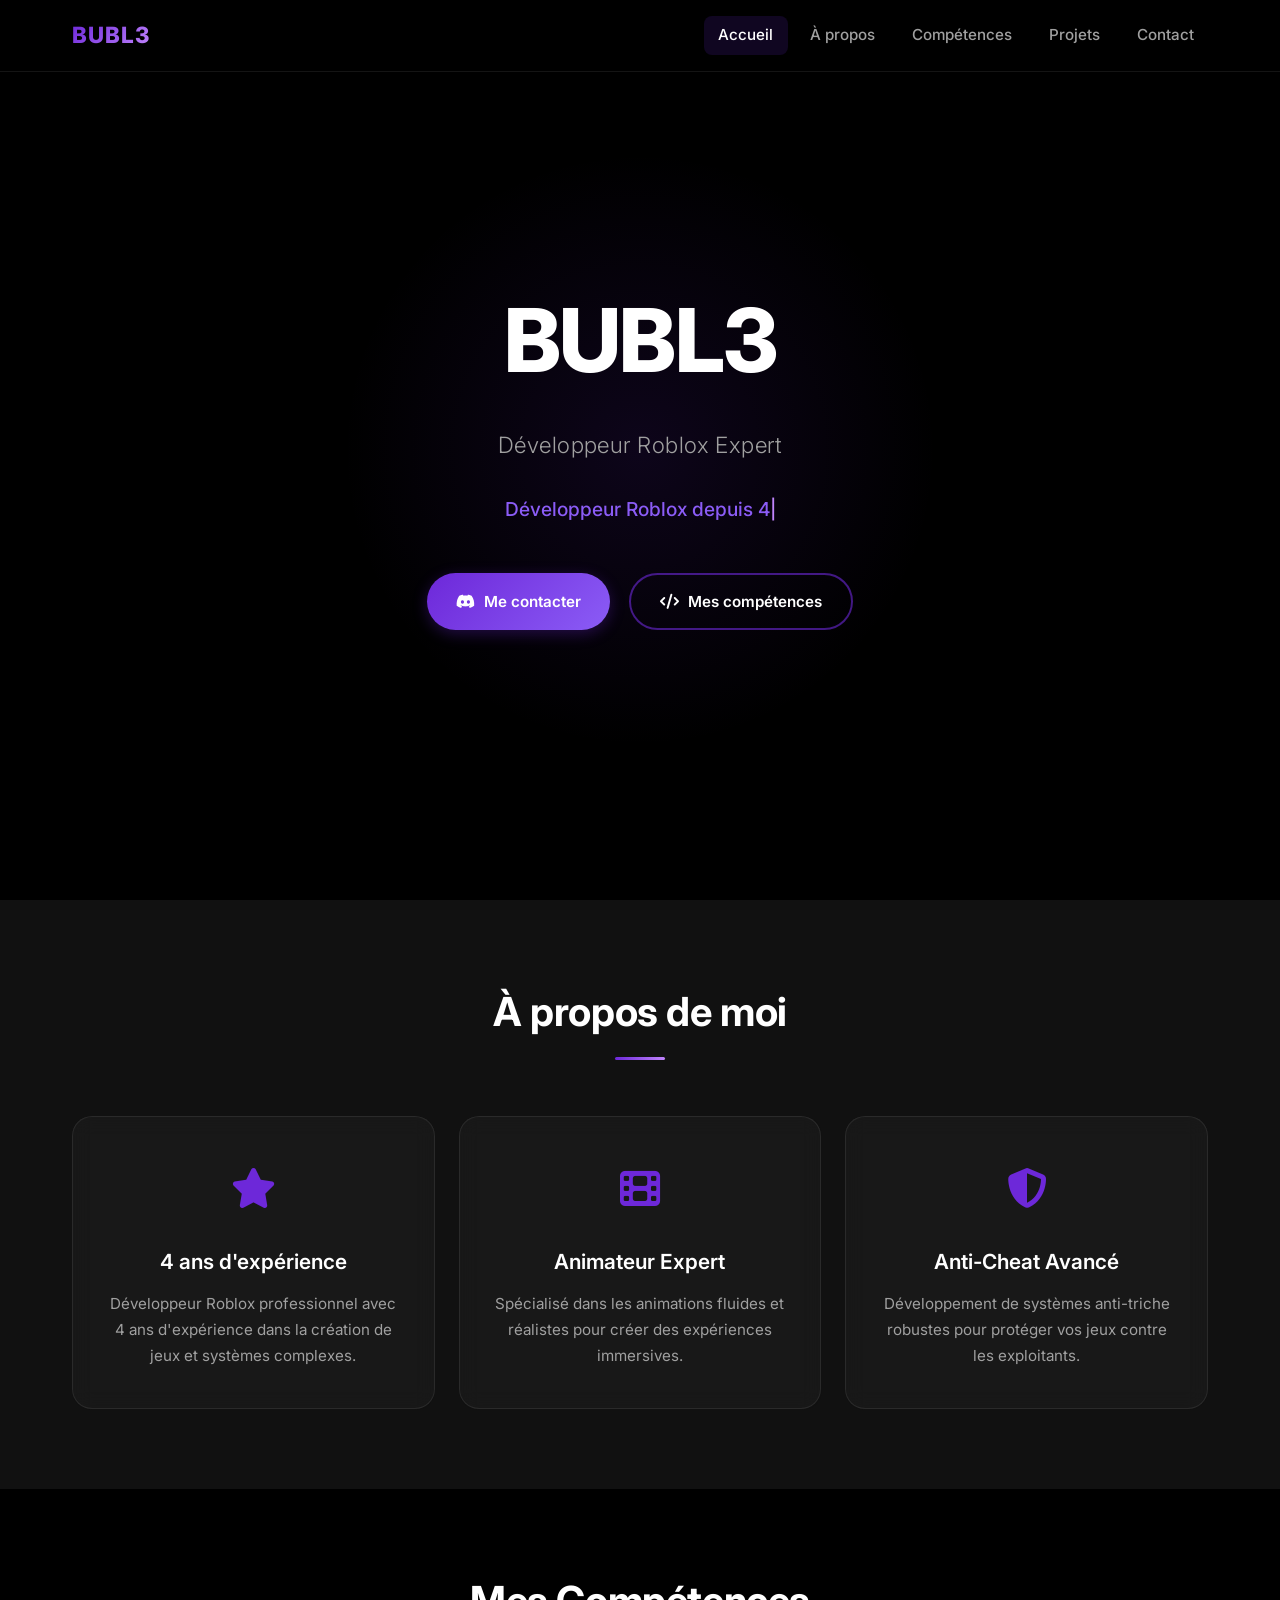
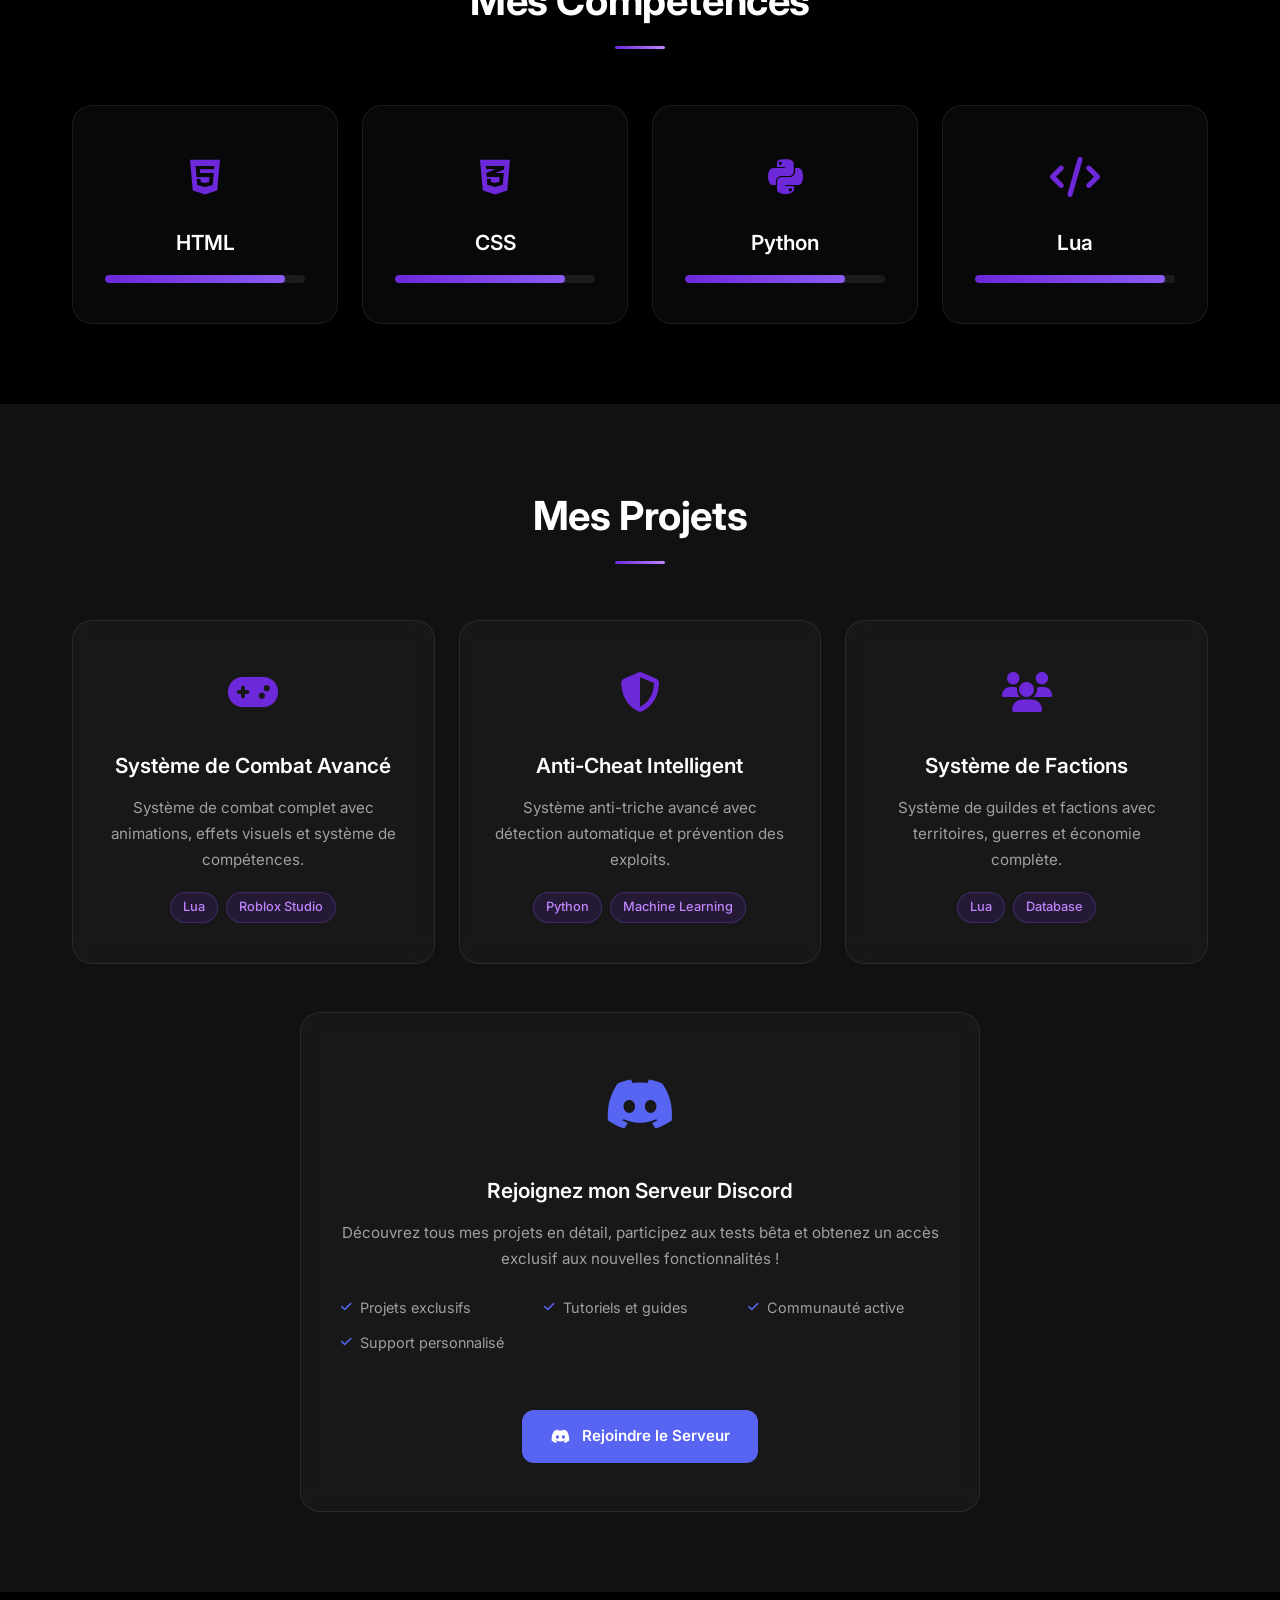
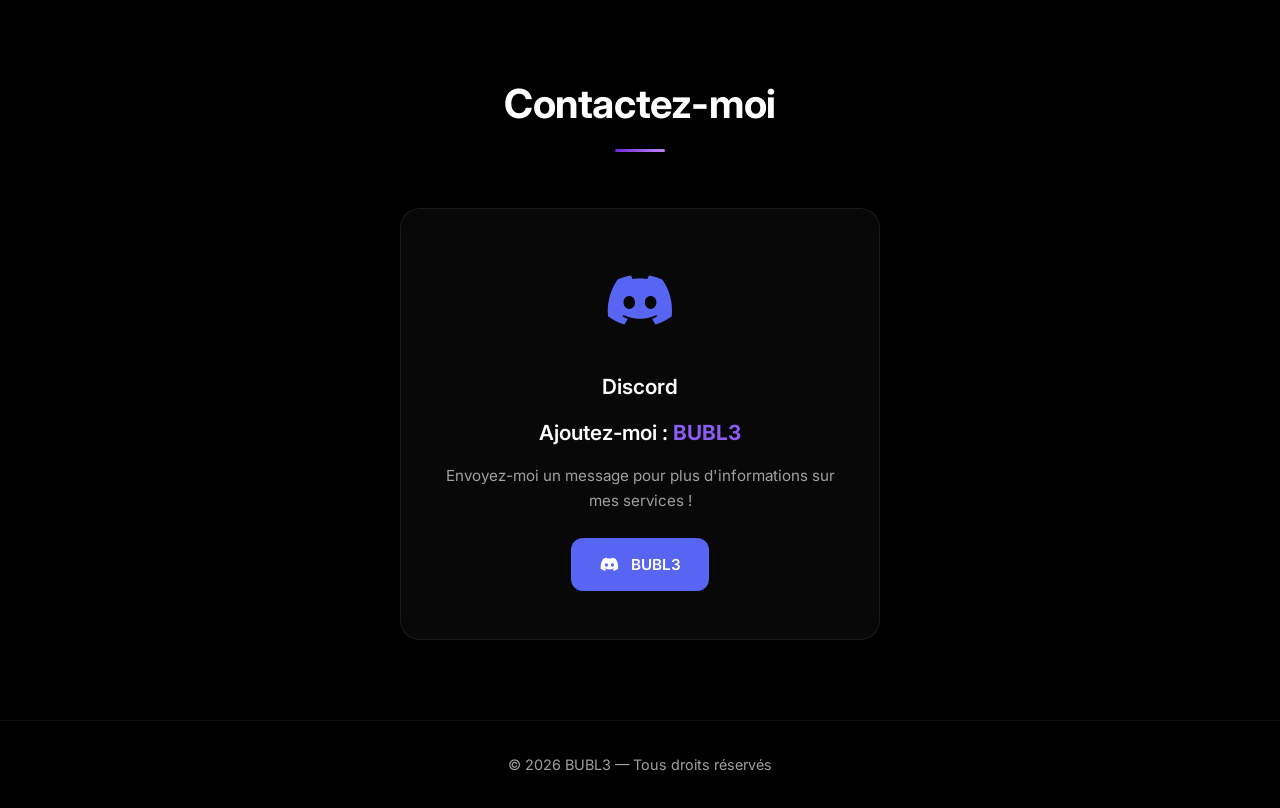
==== index.html @ c1b2329a "Add files via upload" ====
<!DOCTYPE html>
<html lang="fr">
<head>
    <meta charset="UTF-8">
    <meta name="viewport" content="width=device-width, initial-scale=1.0">
    <title>BUBL3 - Développeur Roblox Expert</title>
    <link href="https://cdnjs.cloudflare.com/ajax/libs/font-awesome/6.4.0/css/all.min.css" rel="stylesheet">
    <link href="https://fonts.googleapis.com/css2?family=Inter:wght@400;500;600;700;800&family=Poppins:wght@300;400;500;600&display=swap" rel="stylesheet">
    <style>
        * {
            margin: 0;
            padding: 0;
            box-sizing: border-box;
        }

        :root {
            --primary-color: #6d28d9;
            --secondary-color: #8b5cf6;
            --accent-color: #c084fc;
            --dark-bg: #000000;
            --card-bg: rgba(26, 26, 26, 0.9);
            --text-primary: #ffffff;
            --text-secondary: #a0a0a0;
            --light-bg: #111111;
            --border-color: #2a2a2a;
        }

        body {
            font-family: 'Inter', sans-serif;
            background: var(--dark-bg);
            color: var(--text-primary);
            overflow-x: hidden;
            line-height: 1.6;
            min-height: 100vh;
        }

        /* ── NAVBAR ── */
        .navbar {
            position: fixed;
            top: 0;
            width: 100%;
            background: rgba(0, 0, 0, 0.8);
            backdrop-filter: blur(20px);
            -webkit-backdrop-filter: blur(20px);
            z-index: 1000;
            border-bottom: 1px solid rgba(255, 255, 255, 0.08);
            transition: background 0.3s ease, box-shadow 0.3s ease;
        }

        .navbar.scrolled {
            background: rgba(0, 0, 0, 0.95);
            box-shadow: 0 4px 20px rgba(0, 0, 0, 0.5);
        }

        .nav-container {
            max-width: 1200px;
            margin: 0 auto;
            padding: 1rem 2rem;
            display: flex;
            justify-content: space-between;
            align-items: center;
        }

        .logo-text {
            font-size: 1.4rem;
            font-weight: 800;
            background: linear-gradient(135deg, var(--primary-color), var(--accent-color));
            -webkit-background-clip: text;
            -webkit-text-fill-color: transparent;
            background-clip: text;
            letter-spacing: 0.05em;
        }

        .nav-menu {
            display: flex;
            list-style: none;
            gap: 0.5rem;
            align-items: center;
        }

        /* FIX: nav-link propre sans effets parasites */
        .nav-link {
            color: var(--text-secondary);
            text-decoration: none;
            font-weight: 500;
            font-size: 0.95rem;
            padding: 0.45rem 0.9rem;
            border-radius: 8px;
            transition: color 0.2s ease, background 0.2s ease;
            display: block;
        }

        .nav-link:hover,
        .nav-link.active {
            color: var(--text-primary);
            background: rgba(109, 40, 217, 0.15);
        }

        .hamburger {
            display: none;
            flex-direction: column;
            cursor: pointer;
            gap: 5px;
        }

        .hamburger span {
            width: 24px;
            height: 2px;
            background: var(--text-primary);
            border-radius: 2px;
            transition: 0.3s;
            display: block;
        }

        .hamburger.active span:nth-child(1) { transform: rotate(45deg) translate(5px, 5px); }
        .hamburger.active span:nth-child(2) { opacity: 0; }
        .hamburger.active span:nth-child(3) { transform: rotate(-45deg) translate(5px, -5px); }

        /* ── HERO ── */
        .hero {
            min-height: 100vh;
            display: flex;
            align-items: center;
            justify-content: center;
            background: var(--dark-bg);
            position: relative;
            overflow: hidden;
        }

        /* Subtle background glow */
        .hero::before {
            content: '';
            position: absolute;
            width: 600px;
            height: 600px;
            background: radial-gradient(circle, rgba(109, 40, 217, 0.12) 0%, transparent 70%);
            top: 50%;
            left: 50%;
            transform: translate(-50%, -50%);
            pointer-events: none;
        }

        .hero-content {
            text-align: center;
            position: relative;
            z-index: 2;
            padding: 2rem;
        }

        .hero-title {
            font-size: clamp(3rem, 8vw, 5.5rem);
            font-weight: 800;
            color: var(--text-primary);
            margin-bottom: 1rem;
            letter-spacing: -0.02em;
        }

        .hero-subtitle {
            font-size: clamp(1rem, 2.5vw, 1.4rem);
            font-weight: 300;
            color: var(--text-secondary);
            margin-bottom: 2rem;
            letter-spacing: 0.02em;
        }

        .typing-text {
            font-size: clamp(1rem, 2vw, 1.2rem);
            color: var(--secondary-color);
            margin-bottom: 3rem;
            font-weight: 500;
            min-height: 1.8rem;
        }

        .typed-text::after {
            content: '|';
            animation: blink 1s step-end infinite;
            color: var(--accent-color);
        }

        @keyframes blink {
            0%, 100% { opacity: 1; }
            50% { opacity: 0; }
        }

        .hero-buttons {
            display: flex;
            gap: 1.2rem;
            justify-content: center;
            flex-wrap: wrap;
        }

        .btn-primary, .btn-secondary {
            display: inline-flex;
            align-items: center;
            gap: 0.6rem;
            padding: 0.9rem 1.8rem;
            border-radius: 50px;
            font-weight: 600;
            font-size: 0.95rem;
            text-decoration: none;
            transition: transform 0.2s ease, box-shadow 0.2s ease, background 0.2s ease;
            position: relative;
            overflow: hidden;
        }

        .btn-primary {
            background: linear-gradient(135deg, var(--primary-color), var(--secondary-color));
            color: white;
            border: none;
            box-shadow: 0 4px 15px rgba(109, 40, 217, 0.3);
        }

        .btn-primary:hover {
            transform: translateY(-2px);
            box-shadow: 0 8px 25px rgba(109, 40, 217, 0.45);
        }

        .btn-secondary {
            background: transparent;
            color: var(--text-primary);
            border: 2px solid rgba(109, 40, 217, 0.6);
        }

        .btn-secondary:hover {
            transform: translateY(-2px);
            background: rgba(109, 40, 217, 0.1);
            border-color: var(--primary-color);
            box-shadow: 0 8px 25px rgba(109, 40, 217, 0.2);
        }

        /* ── SECTIONS COMMUNES ── */
        .container {
            max-width: 1200px;
            margin: 0 auto;
            padding: 5rem 2rem;
        }

        .section-title {
            text-align: center;
            margin-bottom: 3.5rem;
        }

        .title-text {
            font-size: clamp(1.8rem, 4vw, 2.5rem);
            font-weight: 700;
            color: var(--text-primary);
            display: block;
            margin-bottom: 0.8rem;
            letter-spacing: -0.01em;
        }

        .title-underline {
            width: 50px;
            height: 3px;
            background: linear-gradient(90deg, var(--primary-color), var(--accent-color));
            margin: 0 auto;
            border-radius: 2px;
        }

        /* ── ABOUT ── */
        .about {
            background: var(--light-bg);
        }

        .about-content {
            display: grid;
            grid-template-columns: repeat(auto-fit, minmax(280px, 1fr));
            gap: 1.5rem;
        }

        .about-card, .skill-card, .project-card, .contact-card, .server-card {
            background: rgba(255, 255, 255, 0.03);
            border: 1px solid rgba(255, 255, 255, 0.08);
            border-radius: 20px;
            padding: 2.5rem 2rem;
            text-align: center;
            transition: transform 0.3s ease, border-color 0.3s ease, box-shadow 0.3s ease, background 0.3s ease;
            backdrop-filter: blur(10px);
        }

        .about-card:hover, .skill-card:hover, .project-card:hover {
            transform: translateY(-5px);
            border-color: rgba(109, 40, 217, 0.4);
            background: rgba(255, 255, 255, 0.05);
            box-shadow: 0 12px 30px rgba(109, 40, 217, 0.12);
        }

        .card-icon {
            font-size: 2.5rem;
            color: var(--primary-color);
            margin-bottom: 1.5rem;
            transition: transform 0.3s ease, color 0.3s ease;
        }

        .about-card:hover .card-icon {
            transform: scale(1.1);
            color: var(--secondary-color);
        }

        .about-card h3, .skill-card h3, .project-card h3, .contact-card h3, .server-card h3 {
            font-size: 1.3rem;
            font-weight: 600;
            margin-bottom: 0.8rem;
            color: var(--text-primary);
        }

        .about-card p, .project-card p, .server-card p, .contact-card p {
            color: var(--text-secondary);
            font-size: 0.95rem;
            line-height: 1.7;
        }

        /* ── SKILLS ── */
        .skills {
            background: var(--dark-bg);
        }

        .skills-grid {
            display: grid;
            grid-template-columns: repeat(auto-fit, minmax(220px, 1fr));
            gap: 1.5rem;
        }

        .skill-icon {
            font-size: 2.5rem;
            color: var(--primary-color);
            margin-bottom: 1rem;
            transition: transform 0.3s ease, color 0.3s ease;
        }

        .skill-card:hover .skill-icon {
            transform: scale(1.1);
            color: var(--secondary-color);
        }

        .skill-level {
            width: 100%;
            height: 8px;
            background: rgba(255, 255, 255, 0.08);
            border-radius: 4px;
            overflow: hidden;
            margin-top: 1rem;
        }

        .skill-bar {
            height: 100%;
            background: linear-gradient(90deg, var(--primary-color), var(--secondary-color));
            border-radius: 4px;
            width: 0;
            transition: width 1.5s cubic-bezier(0.4, 0, 0.2, 1);
        }

        /* ── PROJECTS ── */
        .projects {
            background: var(--light-bg);
        }

        .projects-content {
            display: grid;
            grid-template-columns: repeat(auto-fit, minmax(280px, 1fr));
            gap: 1.5rem;
            margin-bottom: 3rem;
        }

        .project-icon {
            font-size: 2.5rem;
            color: var(--primary-color);
            margin-bottom: 1.5rem;
            transition: transform 0.3s ease, color 0.3s ease;
        }

        .project-card:hover .project-icon {
            transform: scale(1.1);
            color: var(--secondary-color);
        }

        .project-tech {
            display: flex;
            justify-content: center;
            gap: 0.5rem;
            flex-wrap: wrap;
            margin-top: 1.2rem;
        }

        .tech-tag {
            background: rgba(109, 40, 217, 0.15);
            color: var(--accent-color);
            padding: 0.25rem 0.75rem;
            border-radius: 20px;
            font-size: 0.8rem;
            font-weight: 500;
            border: 1px solid rgba(139, 92, 246, 0.25);
        }

        /* ── DISCORD SERVER ── */
        .discord-server-section {
            margin-top: 2rem;
        }

        .server-card {
            max-width: 680px;
            margin: 0 auto;
            padding: 3rem 2.5rem;
        }

        .server-card:hover {
            transform: translateY(-5px);
            border-color: rgba(88, 101, 242, 0.4);
            box-shadow: 0 12px 30px rgba(88, 101, 242, 0.15);
        }

        .server-icon {
            font-size: 3.5rem;
            color: #5865F2;
            margin-bottom: 1.5rem;
            transition: transform 0.3s ease;
        }

        .server-card:hover .server-icon {
            transform: scale(1.1);
        }

        .server-features {
            display: grid;
            grid-template-columns: repeat(auto-fit, minmax(180px, 1fr));
            gap: 0.75rem;
            margin: 1.5rem 0 2rem;
            text-align: left;
        }

        .feature-item {
            display: flex;
            align-items: center;
            gap: 0.5rem;
            color: var(--text-secondary);
            font-size: 0.9rem;
        }

        .feature-item i {
            color: #5865F2;
            font-size: 0.75rem;
            flex-shrink: 0;
        }

        /* ── DISCORD BUTTON ── */
        .discord-button {
            display: inline-flex;
            align-items: center;
            gap: 0.75rem;
            background: #5865F2;
            color: white;
            padding: 0.9rem 1.8rem;
            border-radius: 12px;
            font-weight: 600;
            font-size: 0.95rem;
            cursor: pointer;
            transition: transform 0.2s ease, background 0.2s ease, box-shadow 0.2s ease;
            border: none;
            margin-top: 1.5rem;
            user-select: none;
        }

        .discord-button:hover {
            background: #4752c4;
            transform: translateY(-2px);
            box-shadow: 0 6px 20px rgba(88, 101, 242, 0.35);
        }

        /* ── CONTACT ── */
        .contact {
            background: var(--dark-bg);
        }

        .contact-content {
            display: flex;
            justify-content: center;
        }

        .contact-card {
            max-width: 480px;
            width: 100%;
            padding: 3rem 2.5rem;
        }

        .contact-card:hover {
            transform: translateY(-5px);
            border-color: rgba(88, 101, 242, 0.4);
            box-shadow: 0 12px 30px rgba(88, 101, 242, 0.15);
        }

        .discord-icon {
            font-size: 3.5rem;
            color: #5865F2;
            margin-bottom: 1.5rem;
            transition: transform 0.3s ease;
        }

        .contact-card:hover .discord-icon {
            transform: scale(1.1);
        }

        .discord-tag {
            color: var(--secondary-color);
            font-weight: 700;
        }

        /* ── FOOTER ── */
        footer {
            background: var(--dark-bg);
            padding: 2rem;
            text-align: center;
            border-top: 1px solid rgba(255, 255, 255, 0.06);
            color: var(--text-secondary);
            font-size: 0.9rem;
        }

        /* ── SCROLL REVEAL ── */
        .reveal {
            opacity: 0;
            transform: translateY(30px);
            transition: opacity 0.6s ease, transform 0.6s ease;
        }

        .reveal.visible {
            opacity: 1;
            transform: translateY(0);
        }

        /* ── LOADING ── */
        .loading {
            position: fixed;
            inset: 0;
            background: var(--dark-bg);
            display: flex;
            justify-content: center;
            align-items: center;
            z-index: 10000;
            transition: opacity 0.6s ease;
        }

        .loading-spinner {
            width: 44px;
            height: 44px;
            border: 3px solid rgba(109, 40, 217, 0.2);
            border-top-color: var(--primary-color);
            border-radius: 50%;
            animation: spin 0.8s linear infinite;
        }

        @keyframes spin {
            to { transform: rotate(360deg); }
        }

        /* ── RESPONSIVE ── */
        @media (max-width: 768px) {
            .nav-menu {
                display: none;
                flex-direction: column;
                position: fixed;
                top: 60px;
                left: 0;
                width: 100%;
                background: rgba(0, 0, 0, 0.97);
                padding: 1.5rem;
                gap: 0.5rem;
                border-bottom: 1px solid rgba(255, 255, 255, 0.08);
            }

            .nav-menu.active {
                display: flex;
            }

            .hamburger {
                display: flex;
            }

            .hero-buttons {
                flex-direction: column;
                align-items: center;
            }

            .about-content,
            .skills-grid,
            .projects-content {
                grid-template-columns: 1fr;
            }

            .server-features {
                grid-template-columns: 1fr 1fr;
            }
        }
    </style>
</head>
<body>

    <div class="loading" id="loading">
        <div class="loading-spinner"></div>
    </div>

    <header>
        <nav class="navbar" id="navbar">
            <div class="nav-container">
                <div class="logo">
                    <span class="logo-text">BUBL3</span>
                </div>
                <ul class="nav-menu" id="navMenu">
                    <li><a href="#home" class="nav-link">Accueil</a></li>
                    <li><a href="#about" class="nav-link">À propos</a></li>
                    <li><a href="#skills" class="nav-link">Compétences</a></li>
                    <li><a href="#projects" class="nav-link">Projets</a></li>
                    <li><a href="#contact" class="nav-link">Contact</a></li>
                </ul>
                <div class="hamburger" id="hamburger">
                    <span></span>
                    <span></span>
                    <span></span>
                </div>
            </div>
        </nav>
    </header>

    <main>
        <!-- HERO -->
        <section id="home" class="hero">
            <div class="hero-content">
                <h1 class="hero-title">BUBL3</h1>
                <h2 class="hero-subtitle">Développeur Roblox Expert</h2>
                <div class="typing-text">
                    <span class="typed-text"></span>
                </div>
                <div class="hero-buttons">
                    <a href="#contact" class="btn-primary">
                        <i class="fab fa-discord"></i>
                        Me contacter
                    </a>
                    <a href="#skills" class="btn-secondary">
                        <i class="fas fa-code"></i>
                        Mes compétences
                    </a>
                </div>
            </div>
        </section>

        <!-- ABOUT -->
        <section id="about" class="about">
            <div class="container">
                <h2 class="section-title">
                    <span class="title-text">À propos de moi</span>
                    <div class="title-underline"></div>
                </h2>
                <div class="about-content">
                    <div class="about-card reveal">
                        <div class="card-icon"><i class="fas fa-star"></i></div>
                        <h3>4 ans d'expérience</h3>
                        <p>Développeur Roblox professionnel avec 4 ans d'expérience dans la création de jeux et systèmes complexes.</p>
                    </div>
                    <div class="about-card reveal">
                        <div class="card-icon"><i class="fas fa-film"></i></div>
                        <h3>Animateur Expert</h3>
                        <p>Spécialisé dans les animations fluides et réalistes pour créer des expériences immersives.</p>
                    </div>
                    <div class="about-card reveal">
                        <div class="card-icon"><i class="fas fa-shield-alt"></i></div>
                        <h3>Anti-Cheat Avancé</h3>
                        <p>Développement de systèmes anti-triche robustes pour protéger vos jeux contre les exploitants.</p>
                    </div>
                </div>
            </div>
        </section>

        <!-- SKILLS -->
        <section id="skills" class="skills">
            <div class="container">
                <h2 class="section-title">
                    <span class="title-text">Mes Compétences</span>
                    <div class="title-underline"></div>
                </h2>
                <div class="skills-grid">
                    <div class="skill-card reveal">
                        <div class="skill-icon"><i class="fab fa-html5"></i></div>
                        <h3>HTML</h3>
                        <div class="skill-level"><div class="skill-bar" data-level="90"></div></div>
                    </div>
                    <div class="skill-card reveal">
                        <div class="skill-icon"><i class="fab fa-css3-alt"></i></div>
                        <h3>CSS</h3>
                        <div class="skill-level"><div class="skill-bar" data-level="85"></div></div>
                    </div>
                    <div class="skill-card reveal">
                        <div class="skill-icon"><i class="fab fa-python"></i></div>
                        <h3>Python</h3>
                        <div class="skill-level"><div class="skill-bar" data-level="80"></div></div>
                    </div>
                    <div class="skill-card reveal">
                        <div class="skill-icon"><i class="fas fa-code"></i></div>
                        <h3>Lua</h3>
                        <div class="skill-level"><div class="skill-bar" data-level="95"></div></div>
                    </div>
                </div>
            </div>
        </section>

        <!-- PROJECTS -->
        <section id="projects" class="projects">
            <div class="container">
                <h2 class="section-title">
                    <span class="title-text">Mes Projets</span>
                    <div class="title-underline"></div>
                </h2>
                <div class="projects-content">
                    <div class="project-card reveal">
                        <div class="project-icon"><i class="fas fa-gamepad"></i></div>
                        <h3>Système de Combat Avancé</h3>
                        <p>Système de combat complet avec animations, effets visuels et système de compétences.</p>
                        <div class="project-tech">
                            <span class="tech-tag">Lua</span>
                            <span class="tech-tag">Roblox Studio</span>
                        </div>
                    </div>
                    <div class="project-card reveal">
                        <div class="project-icon"><i class="fas fa-shield-alt"></i></div>
                        <h3>Anti-Cheat Intelligent</h3>
                        <p>Système anti-triche avancé avec détection automatique et prévention des exploits.</p>
                        <div class="project-tech">
                            <span class="tech-tag">Python</span>
                            <span class="tech-tag">Machine Learning</span>
                        </div>
                    </div>
                    <div class="project-card reveal">
                        <div class="project-icon"><i class="fas fa-users"></i></div>
                        <h3>Système de Factions</h3>
                        <p>Système de guildes et factions avec territoires, guerres et économie complète.</p>
                        <div class="project-tech">
                            <span class="tech-tag">Lua</span>
                            <span class="tech-tag">Database</span>
                        </div>
                    </div>
                </div>

                <div class="discord-server-section">
                    <div class="server-card reveal">
                        <div class="server-icon"><i class="fab fa-discord"></i></div>
                        <h3>Rejoignez mon Serveur Discord</h3>
                        <p>Découvrez tous mes projets en détail, participez aux tests bêta et obtenez un accès exclusif aux nouvelles fonctionnalités !</p>
                        <div class="server-features">
                            <div class="feature-item"><i class="fas fa-check"></i><span>Projets exclusifs</span></div>
                            <div class="feature-item"><i class="fas fa-check"></i><span>Tutoriels et guides</span></div>
                            <div class="feature-item"><i class="fas fa-check"></i><span>Communauté active</span></div>
                            <div class="feature-item"><i class="fas fa-check"></i><span>Support personnalisé</span></div>
                        </div>
                        <div class="discord-button" data-copy="itzbubl3">
                            <i class="fab fa-discord"></i>
                            <span>Rejoindre le Serveur</span>
                        </div>
                    </div>
                </div>
            </div>
        </section>

        <!-- CONTACT -->
        <section id="contact" class="contact">
            <div class="container">
                <h2 class="section-title">
                    <span class="title-text">Contactez-moi</span>
                    <div class="title-underline"></div>
                </h2>
                <div class="contact-content">
                    <div class="contact-card reveal">
                        <div class="discord-icon"><i class="fab fa-discord"></i></div>
                        <h3>Discord</h3>
                        <h3>Ajoutez-moi : <span class="discord-tag">BUBL3</span></h3>
                        <p>Envoyez-moi un message pour plus d'informations sur mes services !</p>
                        <div class="discord-button" data-copy="itzbubl3">
                            <i class="fab fa-discord"></i>
                            <span>BUBL3</span>
                        </div>
                    </div>
                </div>
            </div>
        </section>
    </main>

    <footer>
        <div class="container" style="padding: 0;">
            <p>&copy; 2026 BUBL3 — Tous droits réservés</p>
        </div>
    </footer>

    <script>
        // ── LOADING SCREEN ──
        window.addEventListener('load', () => {
            const loading = document.getElementById('loading');
            setTimeout(() => {
                loading.style.opacity = '0';
                setTimeout(() => loading.remove(), 600);
            }, 800);
        });

        // ── TYPING EFFECT ──
        const typingTexts = [
            "Développeur Roblox depuis 4 ans",
            "Animateur Expert",
            "Scripteur Professionnel",
            "Spécialiste Anti-Cheat",
            "HTML | CSS | Python | Lua"
        ];

        let textIndex = 0, charIndex = 0, isDeleting = false;

        function typeText() {
            const current = typingTexts[textIndex];
            const el = document.querySelector('.typed-text');
            if (!el) return;

            if (!isDeleting) {
                el.textContent = current.substring(0, ++charIndex);
                if (charIndex === current.length) {
                    isDeleting = true;
                    return setTimeout(typeText, 2000);
                }
                setTimeout(typeText, 100);
            } else {
                el.textContent = current.substring(0, --charIndex);
                if (charIndex === 0) {
                    isDeleting = false;
                    textIndex = (textIndex + 1) % typingTexts.length;
                    return setTimeout(typeText, 400);
                }
                setTimeout(typeText, 50);
            }
        }

        // ── SMOOTH SCROLL ──
        document.querySelectorAll('a[href^="#"]').forEach(anchor => {
            anchor.addEventListener('click', function(e) {
                e.preventDefault();
                const target = document.querySelector(this.getAttribute('href'));
                if (target) target.scrollIntoView({ behavior: 'smooth', block: 'start' });

                // Close mobile menu if open
                document.getElementById('navMenu').classList.remove('active');
                document.getElementById('hamburger').classList.remove('active');
            });
        });

        // ── NAVBAR SCROLL ──
        const navbar = document.getElementById('navbar');
        window.addEventListener('scroll', () => {
            navbar.classList.toggle('scrolled', window.scrollY > 50);
            updateActiveNav();
        });

        // ── ACTIVE NAV LINK ──
        function updateActiveNav() {
            const sections = document.querySelectorAll('section[id]');
            const navLinks = document.querySelectorAll('.nav-link');
            let current = '';

            sections.forEach(section => {
                if (window.scrollY >= section.offsetTop - 120) current = section.id;
            });

            navLinks.forEach(link => {
                link.classList.toggle('active', link.getAttribute('href') === '#' + current);
            });
        }

        // ── MOBILE MENU ──
        document.getElementById('hamburger').addEventListener('click', () => {
            document.getElementById('navMenu').classList.toggle('active');
            document.getElementById('hamburger').classList.toggle('active');
        });

        // ── SCROLL REVEAL ──
        const revealObserver = new IntersectionObserver((entries) => {
            entries.forEach((entry, i) => {
                if (entry.isIntersecting) {
                    entry.target.style.transitionDelay = (i * 0.05) + 's';
                    entry.target.classList.add('visible');
                    revealObserver.unobserve(entry.target);
                }
            });
        }, { threshold: 0.1 });

        document.querySelectorAll('.reveal').forEach(el => revealObserver.observe(el));

        // ── SKILL BARS ──
        const skillObserver = new IntersectionObserver((entries) => {
            entries.forEach(entry => {
                if (entry.isIntersecting) {
                    const bar = entry.target;
                    const level = bar.getAttribute('data-level');
                    setTimeout(() => { bar.style.width = level + '%'; }, 100);
                    skillObserver.unobserve(bar);
                }
            });
        }, { threshold: 0.5 });

        document.querySelectorAll('.skill-bar').forEach(bar => skillObserver.observe(bar));

        // ── DISCORD COPY BUTTONS ──
        document.querySelectorAll('.discord-button[data-copy]').forEach(btn => {
            btn.addEventListener('click', () => {
                const text = btn.getAttribute('data-copy');
                navigator.clipboard.writeText(text).then(() => {
                    const original = btn.innerHTML;
                    btn.innerHTML = '<i class="fas fa-check"></i><span>Copié !</span>';
                    btn.style.background = '#3ba55c';
                    setTimeout(() => {
                        btn.innerHTML = original;
                        btn.style.background = '';
                    }, 2000);
                }).catch(() => {
                    // Fallback si clipboard non disponible
                    alert('Discord: ' + text);
                });
            });
        });

        // ── INIT ──
        document.addEventListener('DOMContentLoaded', () => {
            typeText();
            updateActiveNav();
        });
    </script>
</body>
</html>
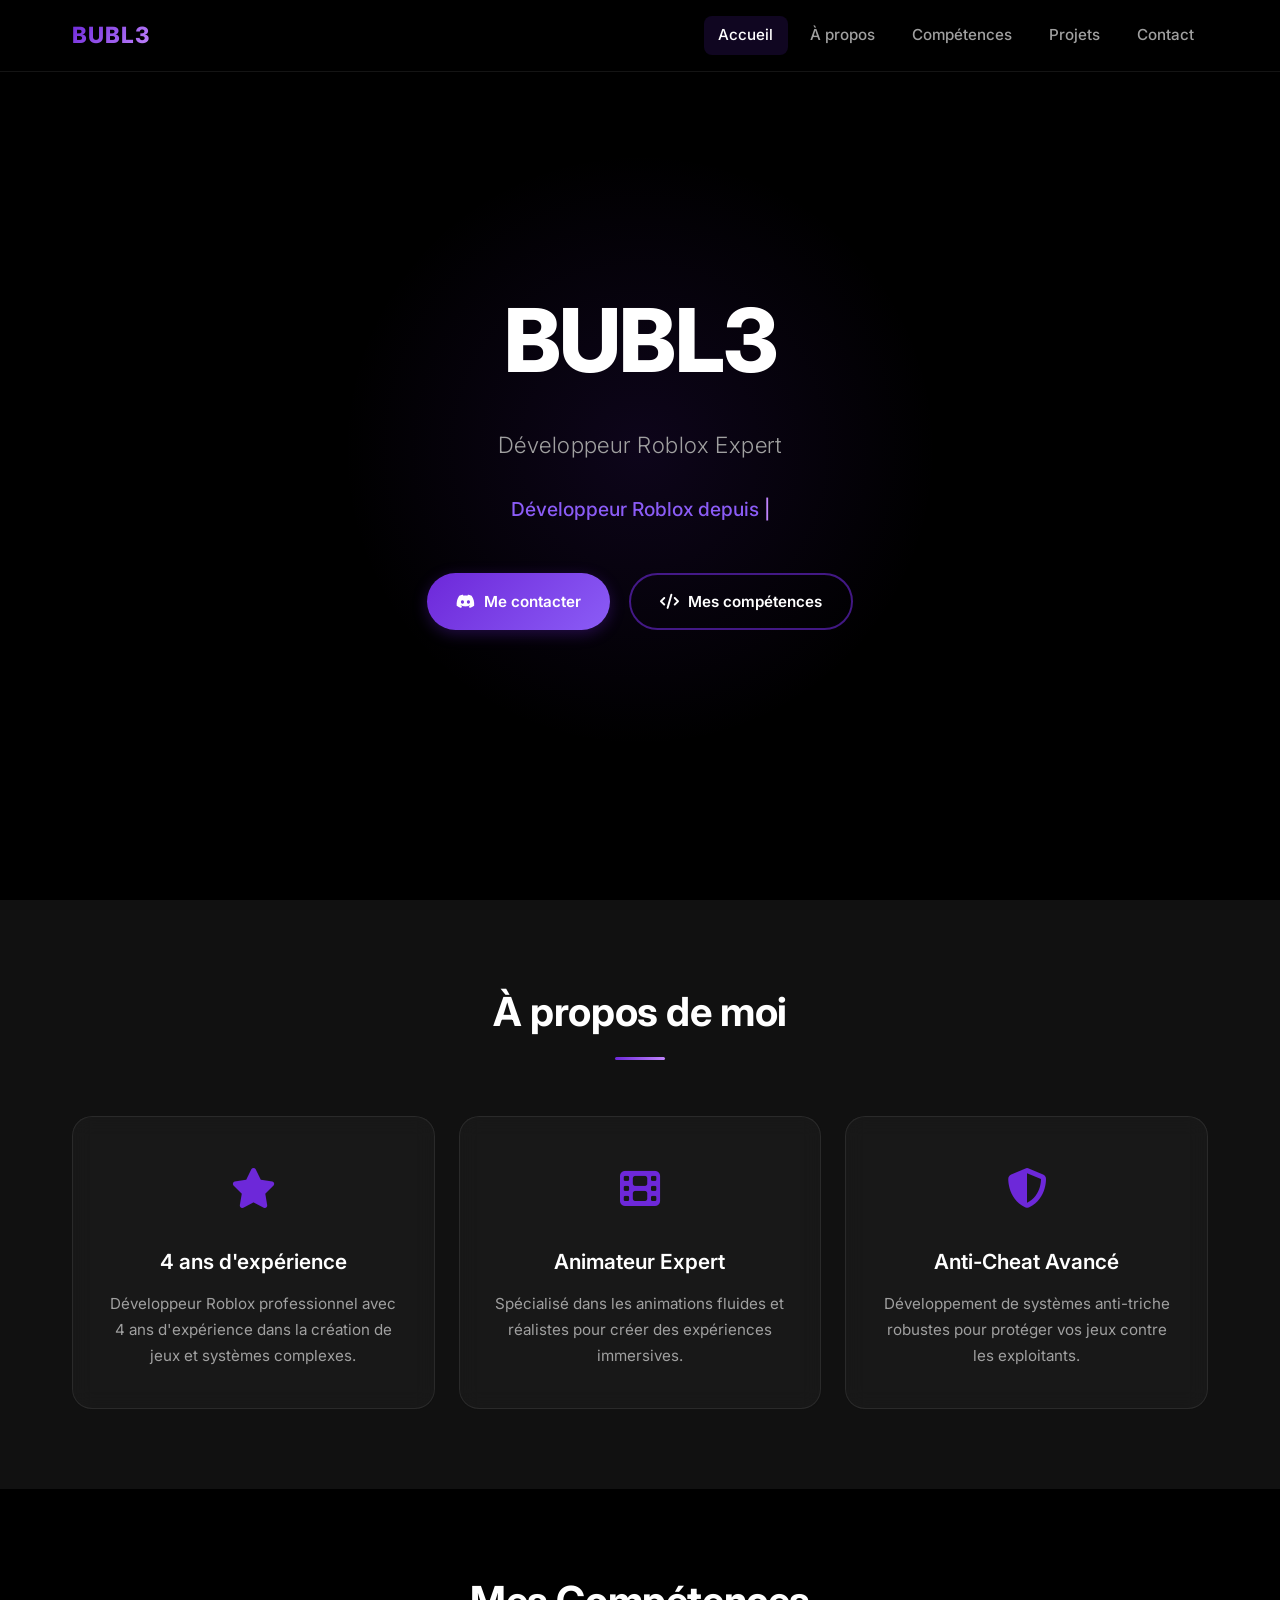
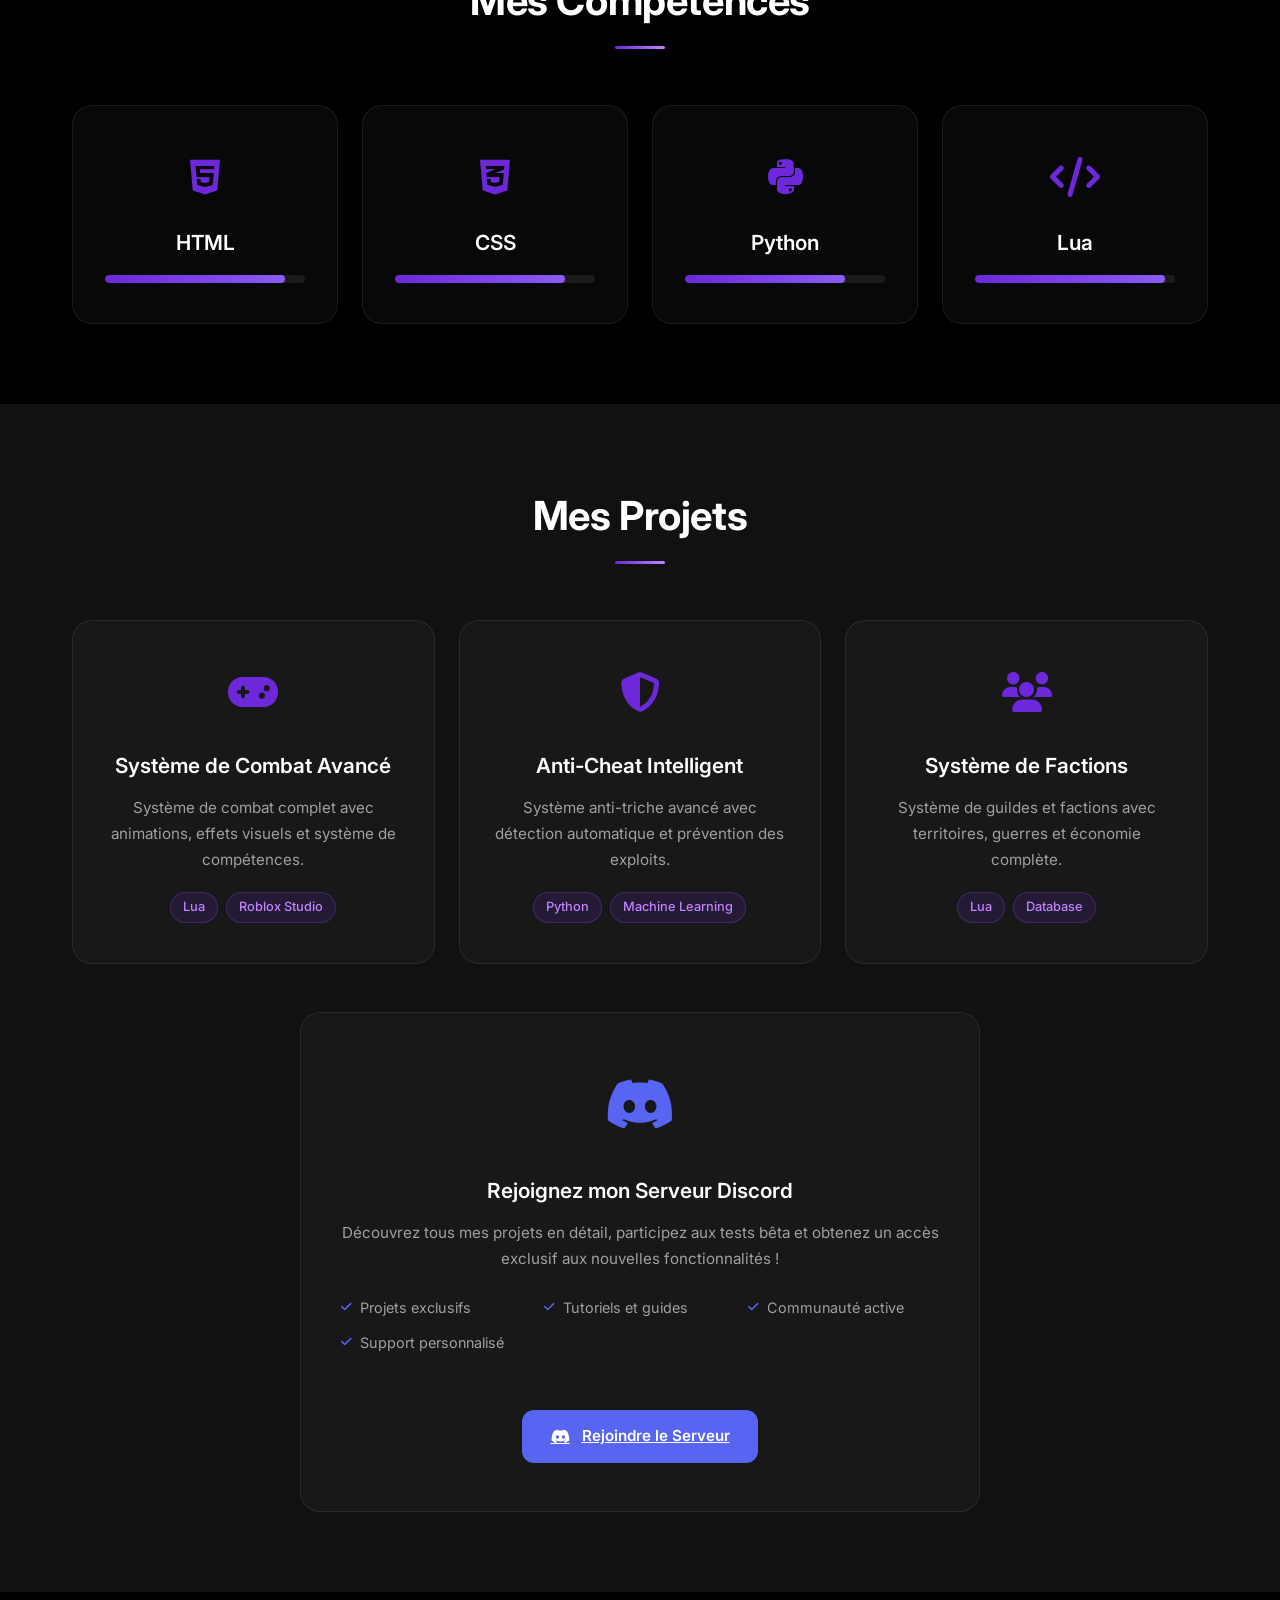
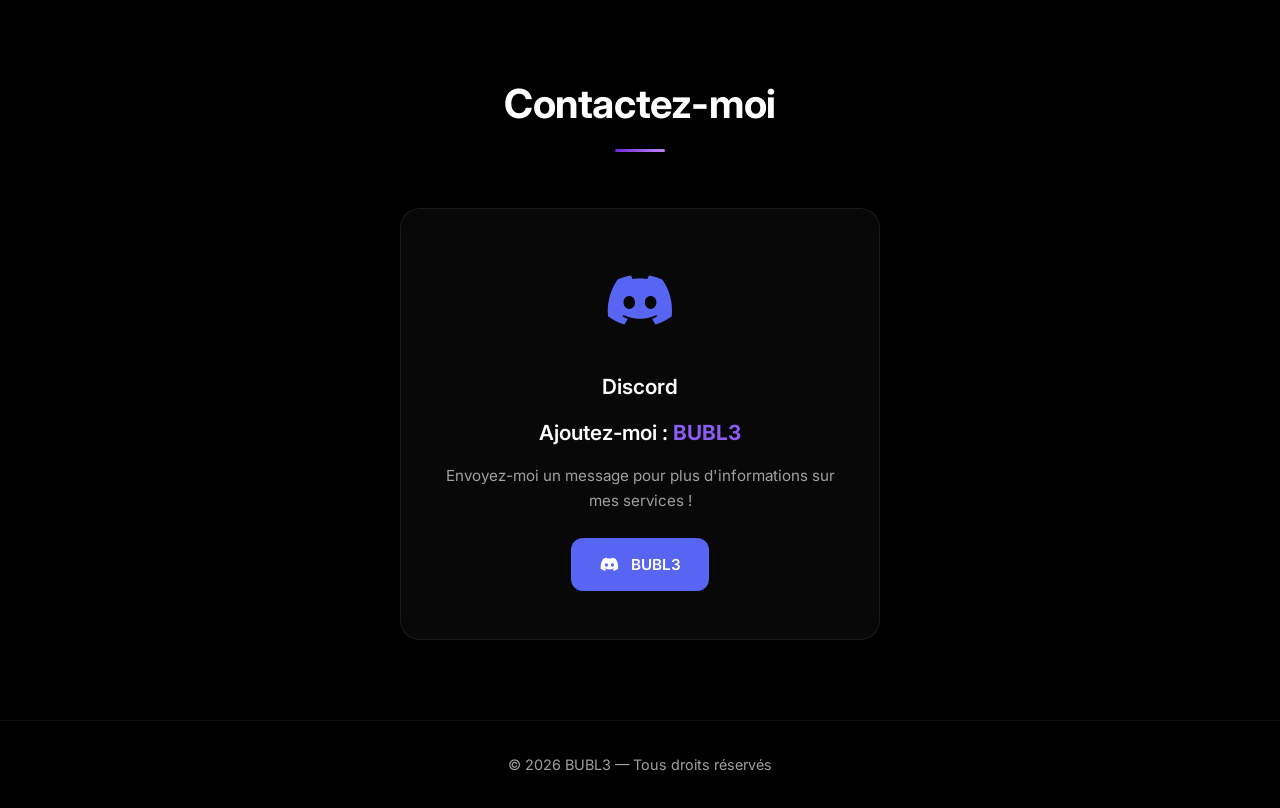
==== commit b9e47eaf: "Add files via upload" ====
--- a/index.html
+++ b/index.html
@@ -4,6 +4,36 @@
     <meta charset="UTF-8">
     <meta name="viewport" content="width=device-width, initial-scale=1.0">
     <title>BUBL3 - Développeur Roblox Expert</title>
+    
+    <!-- Open Graph Meta Tags for Social Media Preview -->
+    <meta property="og:title" content="BUBL3 - Développeur Roblox Expert">
+    <meta property="og:description" content="Développeur Roblox professionnel avec 4 ans d'expérience. Spécialiste en scripts, animations et systèmes anti-triche. Découvrez mes projets et compétences !">
+    <meta property="og:type" content="website">
+    <meta property="og:url" content="https://itzbubl3.github.io/Bubl3/">
+    <meta property="og:image" content="https://itzbubl3.github.io/Bubl3/preview-image.png">
+    <meta property="og:image:width" content="1200">
+    <meta property="og:image:height" content="630">
+    <meta property="og:site_name" content="Portfolio BUBL3">
+    <meta property="og:locale" content="fr_FR">
+    
+    <!-- Twitter Card Meta Tags -->
+    <meta name="twitter:card" content="summary_large_image">
+    <meta name="twitter:title" content="BUBL3 - Développeur Roblox Expert">
+    <meta name="twitter:description" content="Développeur Roblox professionnel avec 4 ans d'expérience. Spécialiste en scripts, animations et systèmes anti-triche.">
+    <meta name="twitter:image" content="https://itzbubl3.github.io/Bubl3/preview-image.png">
+    <meta name="twitter:creator" content="@BUBL3">
+    
+    <!-- Additional Meta Tags -->
+    <meta name="description" content="Développeur Roblox professionnel avec 4 ans d'expérience. Spécialiste en scripts, animations et systèmes anti-triche. Découvrez mes projets et compétences !">
+    <meta name="keywords" content="développeur roblox, scripteur lua, animateur, anti-cheat, roblox studio, BUBL3, portfolio">
+    <meta name="author" content="BUBL3">
+    <meta name="theme-color" content="#6d28d9">
+    
+    <!-- Favicon -->
+    <link rel="icon" type="image/x-icon" href="favicon.ico">
+    <link rel="icon" type="image/png" sizes="32x32" href="favicon-32x32.png">
+    <link rel="icon" type="image/png" sizes="16x16" href="favicon-16x16.png">
+    
     <link href="https://cdnjs.cloudflare.com/ajax/libs/font-awesome/6.4.0/css/all.min.css" rel="stylesheet">
     <link href="https://fonts.googleapis.com/css2?family=Inter:wght@400;500;600;700;800&family=Poppins:wght@300;400;500;600&display=swap" rel="stylesheet">
     <style>
@@ -748,10 +778,10 @@
                             <div class="feature-item"><i class="fas fa-check"></i><span>Communauté active</span></div>
                             <div class="feature-item"><i class="fas fa-check"></i><span>Support personnalisé</span></div>
                         </div>
-                        <div class="discord-button" data-copy="itzbubl3">
+                        <a href="https://discord.gg/AQCw7EhkqQ" target="_blank" class="discord-button">
                             <i class="fab fa-discord"></i>
                             <span>Rejoindre le Serveur</span>
-                        </div>
+                        </a>
                     </div>
                 </div>
             </div>
@@ -900,7 +930,9 @@
 
         // ── DISCORD COPY BUTTONS ──
         document.querySelectorAll('.discord-button[data-copy]').forEach(btn => {
-            btn.addEventListener('click', () => {
+            btn.addEventListener('click', (e) => {
+                e.preventDefault();
+                e.stopPropagation();
                 const text = btn.getAttribute('data-copy');
                 navigator.clipboard.writeText(text).then(() => {
                     const original = btn.innerHTML;
